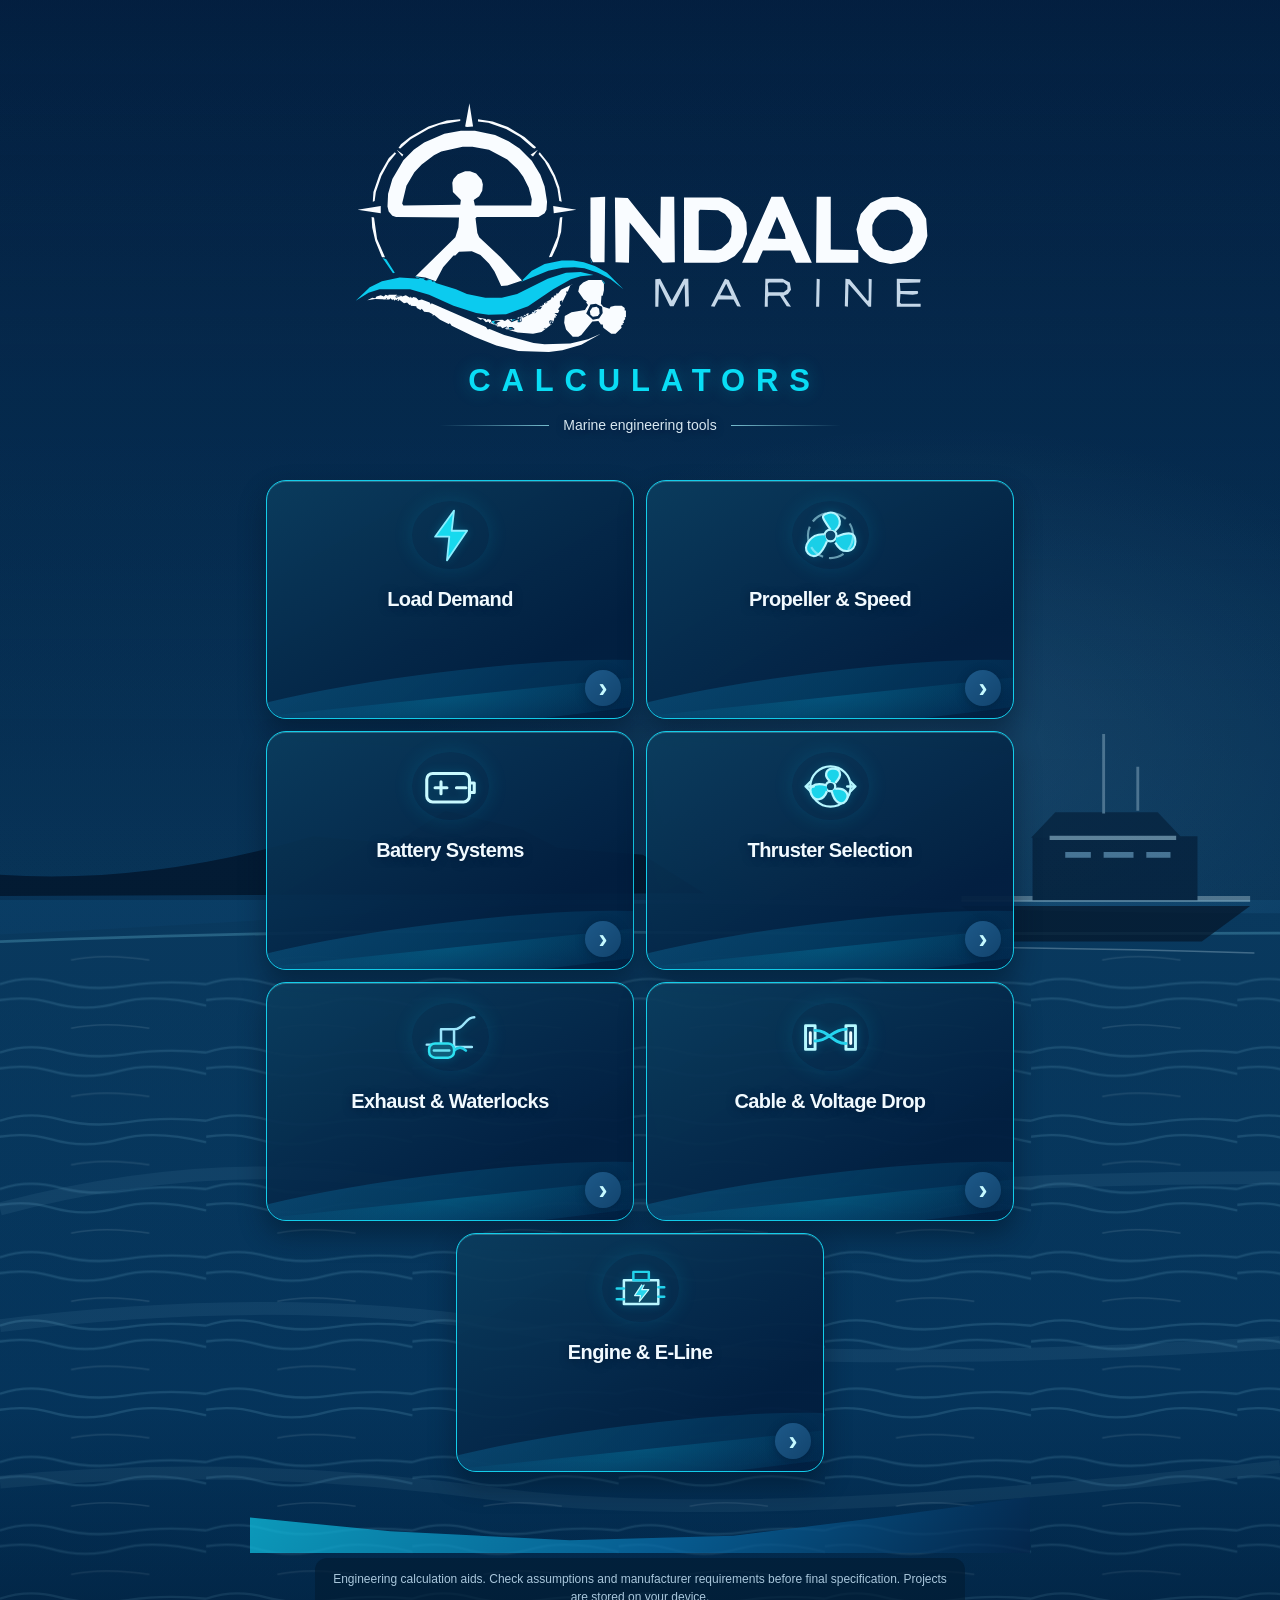
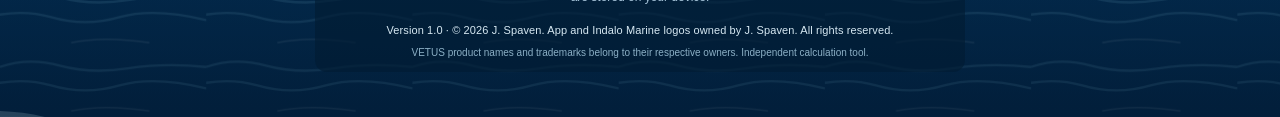
==== index.html @ d29d9c57 "V1 main menu polish: crisp colour vector, balanced final tile and version ownership footer" ====
<!doctype html>
<html lang="en">
<head>
<meta charset="utf-8">
<meta name="viewport" content="width=device-width,initial-scale=1,viewport-fit=cover">
<meta name="theme-color" content="#071c2b">
<meta name="apple-mobile-web-app-capable" content="yes">
<meta name="apple-mobile-web-app-status-bar-style" content="black-translucent">
<meta name="apple-mobile-web-app-title" content="Indalo Marine">
<meta name="description" content="Indalo Marine Calculators: marine electrical loads, propeller and vessel speed, batteries and VETUS thruster selection.">
<link rel="manifest" href="./manifest.webmanifest">
<link rel="icon" type="image/png" href="./assets/indalo-app-icon.png">
<link rel="apple-touch-icon" href="./assets/indalo-app-icon.png">
<title>Indalo Marine Calculators | Marine Engineering Tools</title>
<style>
:root{--deep:#051829;--navy:#072d4e;--blue:#06436a;--cyan:#1bd4ea;--white:#f0faff;--muted:#a9c7dc;--edge:#16bbd8}
*{box-sizing:border-box}
html{min-height:100%;background:var(--deep)}
body{margin:0;min-height:100vh;overflow-x:hidden;background:radial-gradient(ellipse at 12% 16%,#0d436b 0%,transparent 40%),radial-gradient(ellipse at 91% 42%,#09446b 0%,transparent 38%),linear-gradient(180deg,#04172c 1%,#082d4b 55%,#03233b 100%);font:16px/1.4 -apple-system,BlinkMacSystemFont,"Segoe UI",sans-serif;color:var(--white)}
body:before{content:"";position:fixed;inset:0;pointer-events:none;opacity:.13;background:repeating-linear-gradient(0deg,transparent 0px,transparent 3px,#9beaff 4px,transparent 6px);mask-image:linear-gradient(transparent 25%,#000 100%)}
main{position:relative;max-width:960px;margin:auto;padding:calc(env(safe-area-inset-top) + 24px) 16px calc(env(safe-area-inset-bottom) + 45px)}
.brand{display:flex;flex-direction:column;align-items:center;text-align:center;margin:3px auto 28px}
.brandFull{width:min(590px,100%);height:auto;display:block;filter:grayscale(1) invert(1) brightness(1.5);mix-blend-mode:screen}
.brand h1{font-size:clamp(20px,3.7vw,31px);font-weight:800;letter-spacing:.29em;line-height:1.25;margin:0 0 12px 0;padding-left:.29em;color:var(--cyan)}
.brandLine{display:flex;align-items:center;gap:14px;color:#c3d7e6;font-size:13px;white-space:nowrap}
.brandLine:before,.brandLine:after{content:"";height:1px;width:clamp(18px,10vw,110px);background:linear-gradient(90deg,transparent,#77bdce)}
.brandLine:after{background:linear-gradient(90deg,#77bdce,transparent)}
.brandHint{max-width:560px;color:var(--muted);font-size:13px;line-height:1.55;margin:12px 0 0}
.grid{display:grid;grid-template-columns:repeat(2,minmax(0,1fr));gap:12px;margin:25px auto 0}
.tile{position:relative;display:flex;flex-direction:column;align-items:flex-start;min-width:0;min-height:211px;overflow:hidden;background:linear-gradient(145deg,#0d3c5f 0%,#06253f 78%);border:1px solid #28bed7;border-radius:19px;text-decoration:none;color:#f1faff;padding:19px 15px 15px;box-shadow:inset 0 1px 0 #5edfff35,0 16px 28px #0010224a;transition:border-color .2s,transform .2s}
.tile:after{content:"";position:absolute;left:-20%;bottom:-34px;width:145%;height:75px;opacity:.42;background:radial-gradient(ellipse at 46% 6%,#147cae 0%,#074b78 57%,transparent 62%);transform:rotate(-6deg)}
.tile:hover{border-color:#87f6ff;transform:translateY(-2px)}
.tile:focus-visible{outline:3px solid #fff;outline-offset:3px}
.tileIcon{height:67px;width:67px;display:grid;place-items:center;border-radius:50%;border:1px solid #24b8dc75;background:#062e4e;box-shadow:0 0 20px #24ddfb15;color:var(--cyan)}
.tileIcon svg{width:44px;height:44px}
.tile h2{font-size:clamp(14px,2.7vw,21px);letter-spacing:-.03em;line-height:1.18;margin:14px 0 10px;max-width:95%}
.tileMeta{font-size:11px;color:#a9d1e1;max-width:84%;margin:0 0 4px}
.tileFoot{display:flex;justify-content:flex-end;width:100%;margin-top:auto;position:relative;z-index:1}
.go{width:37px;height:37px;display:grid;place-items:center;color:#c6f9ff;background:#15527b;border-radius:50%;font-size:24px;font-weight:700}
.next{border:1px solid #2f6180;background:#0b314caa;border-radius:16px;padding:18px;margin:26px auto 0}
.next h3{font-size:16px;margin:0 0 6px}.next p,.disclaimer{font-size:12px;color:var(--muted);line-height:1.5;margin:0}
.future{display:flex;flex-wrap:wrap;gap:7px;margin-top:12px}
.future span{font-size:11px;border-radius:9px;background:#11405c;border:1px solid #315c72;padding:6px 9px;color:#c1d9e7}
.footerWave{height:30px;margin:24px -16px 10px;border-radius:50% 50% 0 0 / 100% 100% 0 0;background:linear-gradient(110deg,#1680bc,#2ec4df 46%,#0b528d 79%,#071b3c);opacity:.45}
.disclaimer{text-align:center;max-width:650px;margin:0 auto}
@media(min-width:760px){.grid{gap:18px}.tile{min-height:240px;padding:21px}.tileIcon{width:75px;height:75px}.tile h2{font-size:21px}.tileMeta{font-size:12px}}
@media(max-width:360px){main{padding-left:10px;padding-right:10px}.grid{gap:9px}.tile{padding:14px 10px;min-height:203px}.tileIcon{width:55px;height:55px}.tileIcon svg{width:38px;height:38px}.brand h1{letter-spacing:.19em;padding-left:.19em}}
@media(prefers-reduced-motion:reduce){.tile{transition:none}}

/* Indalo Marine / photographic-nautical inspired home theme */
body{
  background-color:#03172e;
  background-image:linear-gradient(180deg,rgba(2,20,43,.24) 0%,rgba(3,30,58,.18) 45%,rgba(1,17,36,.08) 82%,rgba(1,14,32,.5) 100%),url("./assets/indalo-ocean-scene.svg");
  background-repeat:no-repeat,no-repeat;
  background-position:center,center top;
  background-size:cover,cover;
}
body::before{position:fixed;inset:0;pointer-events:none;content:"";z-index:0;opacity:1;mask-image:none;background:linear-gradient(180deg,rgba(0,18,43,.04),rgba(0,24,54,.15) 42%,rgba(0,14,34,.20) 100%)}
main{z-index:1;max-width:780px}
.brand{padding-top:clamp(45px,8vh,106px);margin-bottom:29px}
.brandFull{width:min(580px,100%);max-height:258px;object-fit:contain;filter:grayscale(1) invert(1) brightness(1.6) drop-shadow(0 5px 20px #071e42);mix-blend-mode:screen}
.brand h1{font-size:clamp(20px,4.5vw,31px);letter-spacing:.35em;color:#09ddf5;margin:5px 0 15px;text-shadow:0 0 17px #00cce94f}
.brandLine{font-size:14px;color:#d7e7f0;text-shadow:0 1px 7px #041f40}
.brandHint{display:none}
.grid{margin:clamp(27px,5vh,54px) auto 0;gap:12px}
.tile{justify-content:flex-start;align-items:center;text-align:center;min-height:clamp(169px,23vw,239px);padding:20px 12px 15px;background:linear-gradient(150deg,rgba(11,61,94,.92),rgba(2,30,63,.94) 76%);border:1px solid #13cdea;border-radius:20px;box-shadow:inset 0 1px 0 #8ff6ff44,0 13px 27px #0012237a}
.tile:before{content:"";position:absolute;inset:auto -15% -12px -18%;height:58px;border-radius:50% 50% 0 0;transform:rotate(-7deg);background:linear-gradient(150deg,#18abeb38,#05568170 48%,#013d6c28);z-index:0}
.tile:after{height:56px;bottom:-34px;opacity:.55;background:radial-gradient(ellipse at 50% 0%,#08bde85e 0%,#04699e1c 50%,transparent 68%)}
.tileIcon{position:relative;z-index:1;border:none;background:transparent;box-shadow:0 0 20px #0fc8ee22;height:68px;width:77px;margin:0 auto 7px;color:#2bddf4}
.tileIcon svg{height:57px;width:57px;filter:drop-shadow(0 0 5px #00d8f93a)}
.tile h2{position:relative;z-index:1;max-width:100%;font-size:clamp(13px,2.75vw,20px);line-height:1.18;margin:12px 0 0;text-shadow:0 1px 8px #001b3a}
.tileMeta{display:none}
.tileFoot{position:absolute;bottom:12px;right:12px;z-index:2;display:block;width:auto}
.go{height:36px;width:36px;font-size:27px;background:linear-gradient(135deg,#1d5989,#12446e);box-shadow:0 2px 10px #00172f70}
.next{margin-top:30px;background:rgba(5,36,64,.84);backdrop-filter:blur(9px);border-color:#267899}
.footerWave{position:relative;height:65px;margin:20px -16px 5px;opacity:.72;background:linear-gradient(130deg,#10c9e7,#096fab 55%,#05254b);clip-path:polygon(0 45%,18% 66%,41% 80%,62% 73%,80% 46%,100% 13%,100% 100%,0 100%);border-radius:0}
.disclaimer{background:rgba(3,28,52,.65);border-radius:12px;padding:12px}
@media(max-width:500px){
main{padding-left:13px;padding-right:13px}
.brand{padding-top:clamp(47px,7vh,79px);margin-bottom:12px}
.brandFull{width:min(100%,430px)}
.brand h1{margin:-3px 0 14px;font-size:20px;letter-spacing:.24em;padding-left:.24em}
.brandLine{font-size:13px;gap:9px}
.brandLine:before,.brandLine:after{width:clamp(13px,7vw,38px)}
.grid{gap:11px;margin-top:30px}
.tile{min-height:clamp(164px,42vw,215px);padding:18px 7px 12px}
.tileIcon{width:62px;height:63px}
.tileIcon svg{width:51px;height:51px}
.tile h2{margin-top:8px;font-size:clamp(13px,3.5vw,18px);padding:0 4px}
.tileFoot{bottom:10px;right:9px}
.go{height:34px;width:34px;font-size:25px}
.next{margin-top:26px}
}
@media(prefers-reduced-transparency:reduce){.next{backdrop-filter:none}}

/* True transparent full-colour Indalo logo — do not invert or desaturate */
.brandFull {
  display:block;
  width:min(590px,100%);
  height:auto;
  max-height:258px;
  object-fit:contain;
  filter:none !important;
  mix-blend-mode:normal !important;
  background:transparent;
}
.ownership{font-size:11px;letter-spacing:.01em;color:#d6e8f2;margin:16px auto 0;max-width:660px}
.thirdParty{font-size:10px;color:#8cb0c6;margin:6px auto 0;max-width:650px}
.footerWave{margin-top:16px}

/* Version 1 launch polish: crisp transparent vector branding & centred odd tile */
.brandFull{
  image-rendering:auto;
  filter:none !important;
  mix-blend-mode:normal !important;
  background:transparent !important;
  object-fit:contain;
  transform:translateZ(0);
}
.tile:last-child:nth-child(odd){grid-column:1/-1;width:calc(50% - 6px);justify-self:center}
@media(max-width:390px){.tile:last-child:nth-child(odd){width:calc(50% - 5px)}}
</style>
</head>
<body>
<main>
<header class="brand">
  <img class="brandFull" src="./assets/indalo-marine-logo-colour.svg" alt="Indalo Marine logo with cyan waves" width="950" height="422">
  <h1>CALCULATORS</h1>
  <div class="brandLine">Marine engineering tools</div>
  <p class="brandHint">Indalo Marine Calculators — engineering tools for electrical design, propulsion and marine systems.</p>
</header>
<section class="grid" aria-label="Choose a calculator">
<a class="tile" href="./load.html" aria-label="Open electrical Load Demand calculator">
  <div class="tileIcon" aria-hidden="true"><svg viewBox="0 0 48 48" fill="none" stroke="currentColor" stroke-linejoin="round"><path d="M27 3L11 25h12l-2 20 17-25H25l2-17Z" fill="#17d9ee" stroke="#8beeff" stroke-width="1.5"/></svg></div>
  <h2>Load Demand</h2>
  <p class="tileMeta" id="loadSaved">AC / DC • Generator • Battery</p>
  <div class="tileFoot"><span class="go">›</span></div>
</a>
<a class="tile" href="./propeller.html" aria-label="Open Propeller and Speed calculator">
  <div class="tileIcon" aria-hidden="true"><svg viewBox="0 0 48 48" fill="none" stroke="#b6f5ff" stroke-width="1.8"><circle cx="24" cy="24" r="5" fill="#0c466b"/><path d="M24 19C17 9 15 7 22 5c8-2 14 8 6 15 M29 25c12-5 16-3 16 4 0 9-11 12-17 1 M21 29C17 39 11 45 5 39c-5-5 2-17 14-16" fill="#19cfe7"/><circle cx="24" cy="24" r="19" stroke-dasharray="13 5" opacity=".55"/></svg></div>
  <h2>Propeller &amp; Speed</h2>
  <p class="tileMeta" id="propSaved">Propeller sizing • Vessel speed</p>
  <div class="tileFoot"><span class="go">›</span></div>
</a>
<a class="tile" href="./battery.html" aria-label="Open Battery Systems calculator">
  <div class="tileIcon" aria-hidden="true"><svg viewBox="0 0 48 48" fill="none" stroke="#c9faff" stroke-width="2.6" stroke-linecap="round" stroke-linejoin="round"><rect x="4" y="13" width="36" height="24" rx="5"/><path d="M40 21h4v8h-4M16 20v10M11 25h10M29 25h8"/></svg></div>
  <h2>Battery Systems</h2>
  <p class="tileMeta" id="batterySaved">12 / 24 / 48 V • Charger selection</p>
  <div class="tileFoot"><span class="go">›</span></div>
</a>
<a class="tile" href="./thruster.html" aria-label="Open VETUS Thruster Selection calculator">
  <div class="tileIcon" aria-hidden="true"><svg viewBox="0 0 48 48" fill="none" stroke="#b6f7ff" stroke-width="1.9" stroke-linejoin="round"><circle cx="24" cy="24" r="17"/><circle cx="24" cy="24" r="4"/><path d="M24 20C18 15 20 10 25 9c7-1 10 5 3 12M28 26c8-1 13 4 9 10-4 5-10 1-12-8M21 28c-3 8-10 9-13 3-3-6 1-11 13-8" fill="#1bd4ea"/><path d="M3 24h7M38 24h7M3 24l4-4M3 24l4 4M45 24l-4-4M45 24l-4 4" stroke-linecap="round"/></svg></div>
  <h2>Thruster Selection</h2>
  <p class="tileMeta" id="thrusterSaved">VETUS bow / stern model matching</p>
  <div class="tileFoot"><span class="go">›</span></div>
</a>
<a class="tile" href="./exhaust.html" aria-label="Open Exhaust Backflow and VETUS Waterlock Selection calculator">
  <div class="tileIcon" aria-hidden="true"><svg viewBox="0 0 48 48" fill="none" stroke="#a7f5ff" stroke-width="2.1" stroke-linecap="round" stroke-linejoin="round">
  <path d="M4 30h12V17h11c9 0 9-10 17-10M27 17v15h15" stroke="#9be6fc"/>
  <path d="M7 35q5-5 10 0t10 0t10 0" stroke="#20cfe7"/>
  <rect x="6" y="29" width="21" height="12" rx="5" fill="#0e5e7b" stroke="#2ee1f1"/>
  <path d="M10 35h13" stroke="#68e0f1"/>
  </svg></div>
  <h2>Exhaust &amp; Waterlocks</h2>
  <p class="tileMeta" id="exhaustSaved">Water backflow • VETUS waterlock sizing</p>
  <div class="tileFoot"><span class="go">›</span></div>
</a>
<a class="tile" href="./cable.html" aria-label="Open Marine Cable Sizing and Voltage Drop Calculator">
 <div class="tileIcon" aria-hidden="true"><svg viewBox="0 0 48 48" fill="none" stroke="#b6f9ff" stroke-width="2.5" stroke-linecap="round" stroke-linejoin="round">
 <path d="M3 14h8v20H3zM37 14h8v20h-8z" fill="#0b4264"/>
 <path d="M11 18c12 0 14 11 26 11M11 27c12 0 14-10 26-10" stroke="#25d4ee"/>
 <path d="M7 20v9M41 20v9" stroke="#f2feff"/>
 </svg></div>
 <h2>Cable &amp; Voltage Drop</h2>
 <p class="tileMeta" id="cableSaved">DC / AC • Cable sizing • Fuse advice</p>
 <div class="tileFoot"><span class="go">›</span></div>
</a>
<a class="tile" href="./engine.html" aria-label="Open VETUS Diesel Engine and E-Line Electric Propulsion Selection">
  <div class="tileIcon" aria-hidden="true"><svg viewBox="0 0 48 48" fill="none" stroke="#baf7ff" stroke-width="2.1" stroke-linecap="round" stroke-linejoin="round">
    <path d="M10 17h29v20H10z" fill="#0d4a67"/><path d="M18 10h13v7H18zM4 24h6M4 33h6M39 23h5M39 31h5" stroke="#23d3ec"/>
    <path d="M25 21l-6 9h5l-1 5 8-10h-6l2-4" fill="#27d6ed" stroke="#c6fbff" stroke-width="1"/>
  </svg></div>
  <h2>Engine &amp; E-Line</h2>
  <p class="tileMeta" id="engineSaved">VETUS Diesel • Electric • Sizing</p>
  <div class="tileFoot"><span class="go">›</span></div>
</a>
</section>
<div class="footerWave" aria-hidden="true"></div>
<footer class="disclaimer"><div>Engineering calculation aids. Check assumptions and manufacturer requirements before final specification. Projects are stored on your device.</div><div class="ownership">Version 1.0 · © 2026 J. Spaven. App and Indalo Marine logos owned by J. Spaven. All rights reserved.</div><div class="thirdParty">VETUS product names and trademarks belong to their respective owners. Independent calculation tool.</div></footer>
</main>
<script>
(function(){
try{
 const p=JSON.parse(localStorage.getItem("marine-calculators.saved-projects.v1"))||[];
 if(Array.isArray(p)){
   const counts={load:"loadSaved",propeller:"propSaved",battery:"batterySaved",thruster:"thrusterSaved",exhaust:"exhaustSaved",cable:"cableSaved",engine:"engineSaved"};
   Object.keys(counts).forEach(k=>{const n=p.filter(x=>x.kind===k).length;if(n)document.getElementById(counts[k]).textContent=n+" saved "+(n===1?"project":"projects")});
 }
}catch(e){}
if("serviceWorker" in navigator&&location.protocol.startsWith("http"))navigator.serviceWorker.register("./sw.js").catch(()=>{});
})();
</script>
</body>
</html>
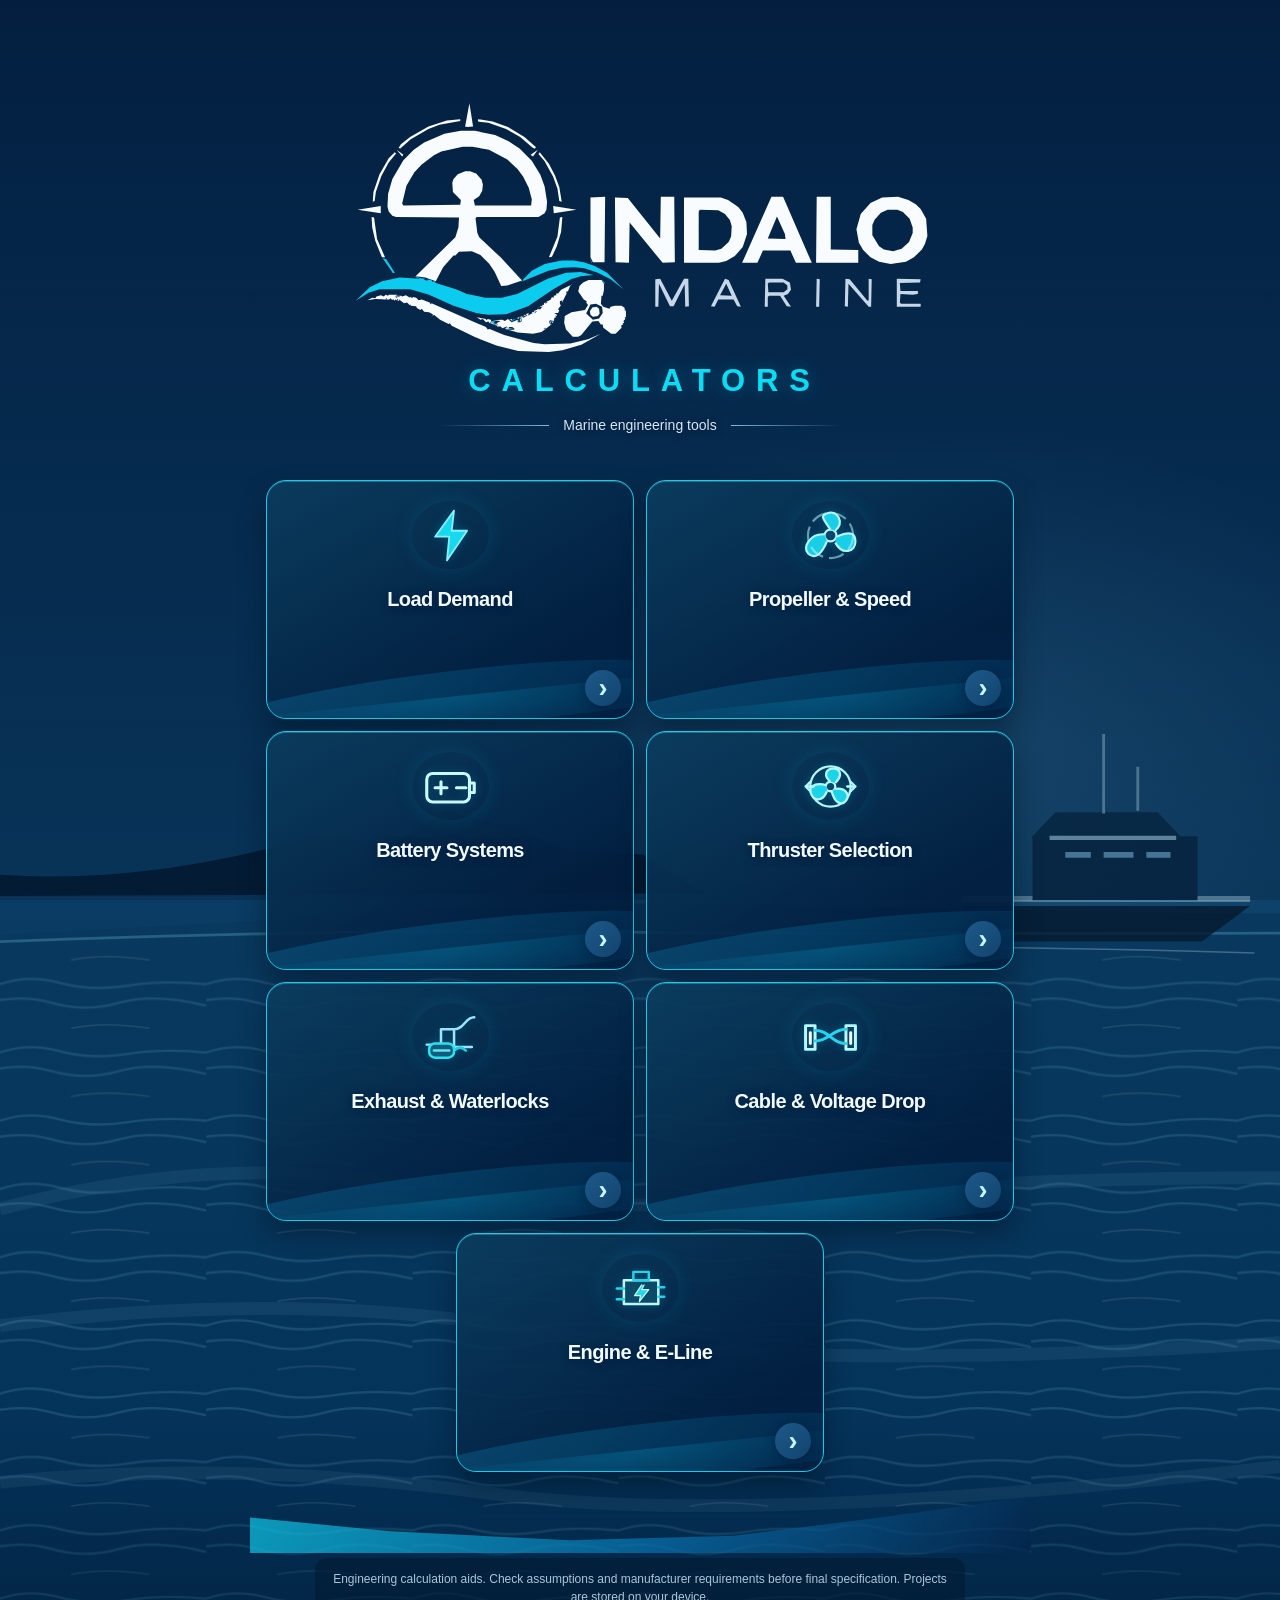
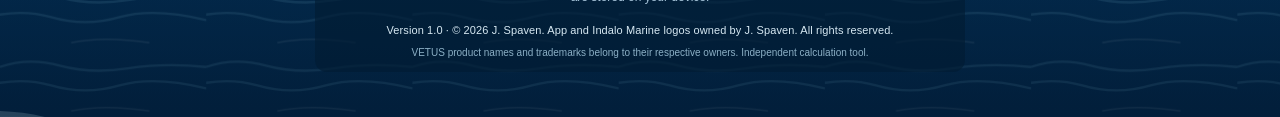
==== commit 7dd813ed: "V1 remove unnecessary logo GPU transform to avoid Safari softness" ====
--- a/index.html
+++ b/index.html
@@ -115,7 +115,6 @@
   mix-blend-mode:normal !important;
   background:transparent !important;
   object-fit:contain;
-  transform:translateZ(0);
 }
 .tile:last-child:nth-child(odd){grid-column:1/-1;width:calc(50% - 6px);justify-self:center}
 @media(max-width:390px){.tile:last-child:nth-child(odd){width:calc(50% - 5px)}}
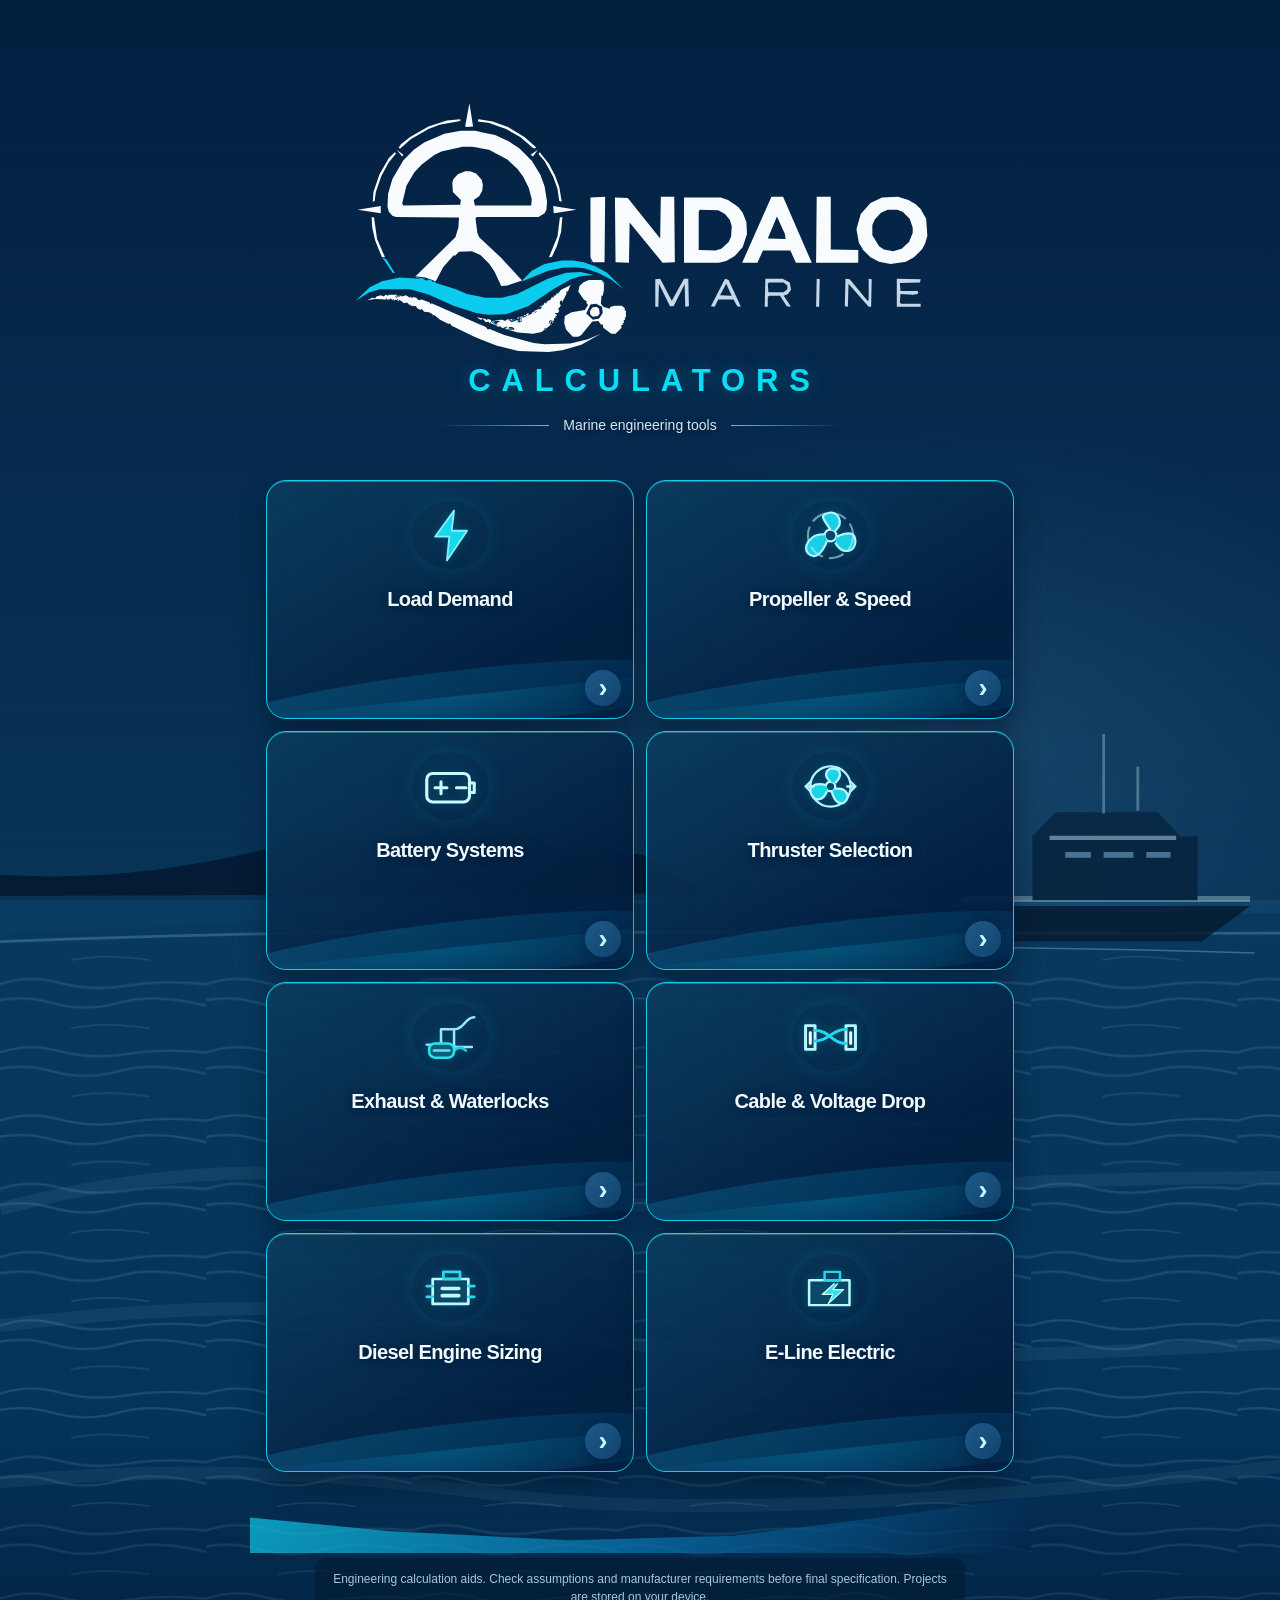
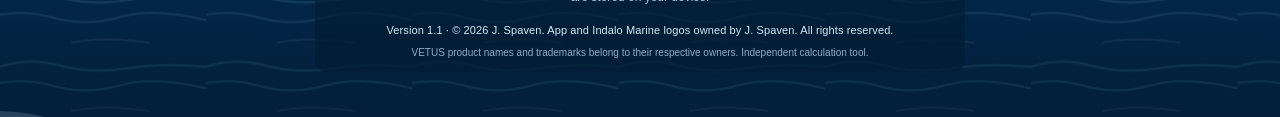
==== commit edfa1fbc: "Split combined Engine & E-Line home tile into dedicated diesel and E-Line calculators" ====
--- a/index.html
+++ b/index.html
@@ -174,25 +174,32 @@
  <p class="tileMeta" id="cableSaved">DC / AC • Cable sizing • Fuse advice</p>
  <div class="tileFoot"><span class="go">›</span></div>
 </a>
-<a class="tile" href="./engine.html" aria-label="Open VETUS Diesel Engine and E-Line Electric Propulsion Selection">
-  <div class="tileIcon" aria-hidden="true"><svg viewBox="0 0 48 48" fill="none" stroke="#baf7ff" stroke-width="2.1" stroke-linecap="round" stroke-linejoin="round">
-    <path d="M10 17h29v20H10z" fill="#0d4a67"/><path d="M18 10h13v7H18zM4 24h6M4 33h6M39 23h5M39 31h5" stroke="#23d3ec"/>
-    <path d="M25 21l-6 9h5l-1 5 8-10h-6l2-4" fill="#27d6ed" stroke="#c6fbff" stroke-width="1"/>
-  </svg></div>
-  <h2>Engine &amp; E-Line</h2>
-  <p class="tileMeta" id="engineSaved">VETUS Diesel • Electric • Sizing</p>
-  <div class="tileFoot"><span class="go">›</span></div>
+<a class="tile" href="./diesel.html" aria-label="Open diesel engine hull-speed and power calculator">
+ <div class="tileIcon" aria-hidden="true"><svg viewBox="0 0 48 48" fill="none" stroke="#b7faff" stroke-linecap="round" stroke-linejoin="round" stroke-width="2.3">
+  <path d="M9 16h30v21H9Z" fill="#0e4868"/><path d="M18 10h14v6H18ZM4 22h5M4 31h5M39 22h5M39 31h5" stroke="#2bd9ef"/><path d="M17 24h14m-14 6h14" stroke-width="3"/>
+ </svg></div>
+ <h2>Diesel Engine Sizing</h2>
+ <p class="tileMeta" id="dieselSaved">Hull speed • Required power • Gearbox</p>
+ <div class="tileFoot"><span class="go">›</span></div>
+</a>
+<a class="tile" href="./eline.html" aria-label="Open VETUS E-Line electric propulsion and battery endurance calculator">
+ <div class="tileIcon" aria-hidden="true"><svg viewBox="0 0 48 48" fill="none" stroke="#b7faff" stroke-linecap="round" stroke-linejoin="round" stroke-width="2.1">
+  <path d="M6 17h34v21H6Z" fill="#0a4769"/><path d="M19 10h13v7H19Z" stroke="#20d8ec"/><path d="M27 20 17 29h9l-4 8 13-12h-9l4-5" fill="#2ee0f0" stroke="#d8ffff" stroke-width="1"/>
+ </svg></div>
+ <h2>E-Line Electric</h2>
+ <p class="tileMeta" id="elineSaved">Motor selection • Battery life</p>
+ <div class="tileFoot"><span class="go">›</span></div>
 </a>
 </section>
 <div class="footerWave" aria-hidden="true"></div>
-<footer class="disclaimer"><div>Engineering calculation aids. Check assumptions and manufacturer requirements before final specification. Projects are stored on your device.</div><div class="ownership">Version 1.0 · © 2026 J. Spaven. App and Indalo Marine logos owned by J. Spaven. All rights reserved.</div><div class="thirdParty">VETUS product names and trademarks belong to their respective owners. Independent calculation tool.</div></footer>
+<footer class="disclaimer"><div>Engineering calculation aids. Check assumptions and manufacturer requirements before final specification. Projects are stored on your device.</div><div class="ownership">Version 1.1 · © 2026 J. Spaven. App and Indalo Marine logos owned by J. Spaven. All rights reserved.</div><div class="thirdParty">VETUS product names and trademarks belong to their respective owners. Independent calculation tool.</div></footer>
 </main>
 <script>
 (function(){
 try{
  const p=JSON.parse(localStorage.getItem("marine-calculators.saved-projects.v1"))||[];
  if(Array.isArray(p)){
-   const counts={load:"loadSaved",propeller:"propSaved",battery:"batterySaved",thruster:"thrusterSaved",exhaust:"exhaustSaved",cable:"cableSaved",engine:"engineSaved"};
+   const counts={load:"loadSaved",propeller:"propSaved",battery:"batterySaved",thruster:"thrusterSaved",exhaust:"exhaustSaved",cable:"cableSaved",diesel:"dieselSaved",eline:"elineSaved"};
    Object.keys(counts).forEach(k=>{const n=p.filter(x=>x.kind===k).length;if(n)document.getElementById(counts[k]).textContent=n+" saved "+(n===1?"project":"projects")});
  }
 }catch(e){}
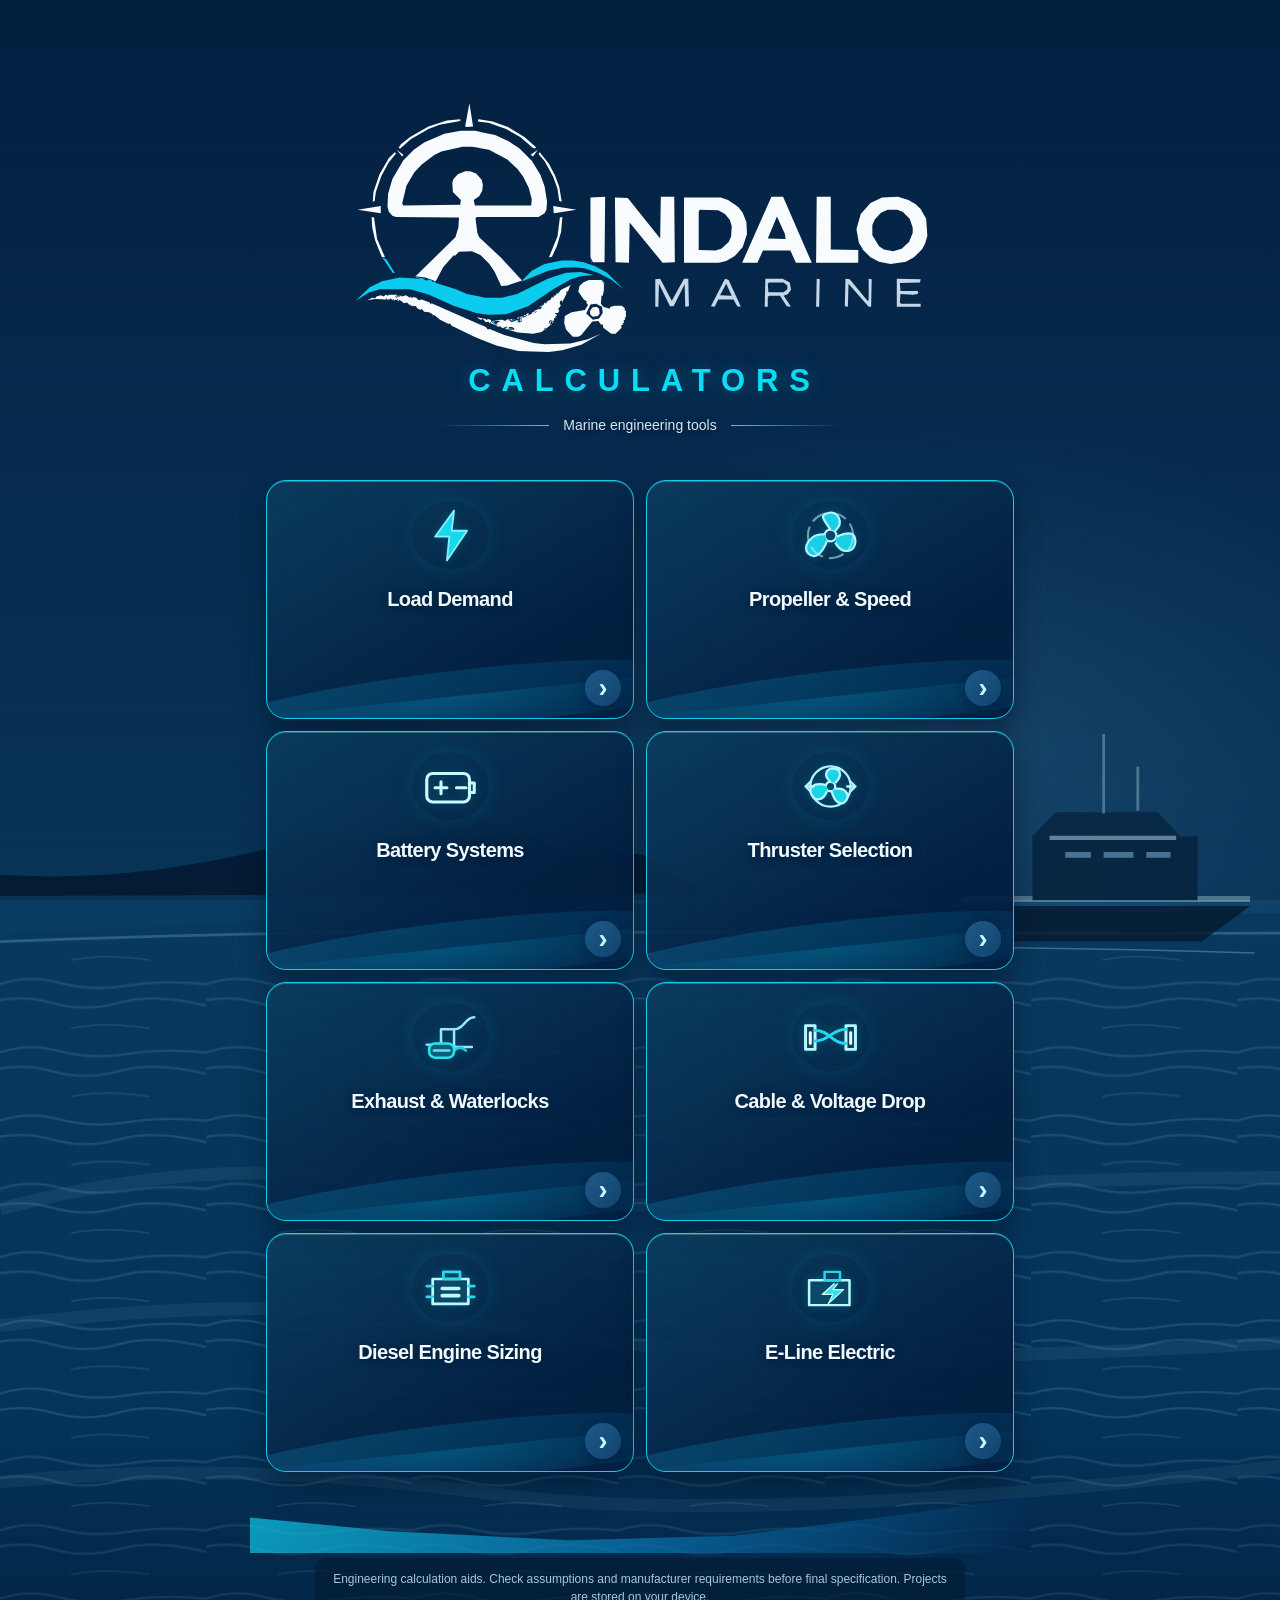
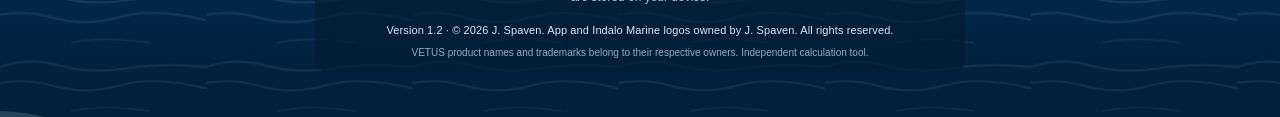
==== commit a8665c2d: "Bump Indalo main-menu version for propeller power curve enhancement" ====
--- a/index.html
+++ b/index.html
@@ -192,7 +192,7 @@
 </a>
 </section>
 <div class="footerWave" aria-hidden="true"></div>
-<footer class="disclaimer"><div>Engineering calculation aids. Check assumptions and manufacturer requirements before final specification. Projects are stored on your device.</div><div class="ownership">Version 1.1 · © 2026 J. Spaven. App and Indalo Marine logos owned by J. Spaven. All rights reserved.</div><div class="thirdParty">VETUS product names and trademarks belong to their respective owners. Independent calculation tool.</div></footer>
+<footer class="disclaimer"><div>Engineering calculation aids. Check assumptions and manufacturer requirements before final specification. Projects are stored on your device.</div><div class="ownership">Version 1.2 · © 2026 J. Spaven. App and Indalo Marine logos owned by J. Spaven. All rights reserved.</div><div class="thirdParty">VETUS product names and trademarks belong to their respective owners. Independent calculation tool.</div></footer>
 </main>
 <script>
 (function(){
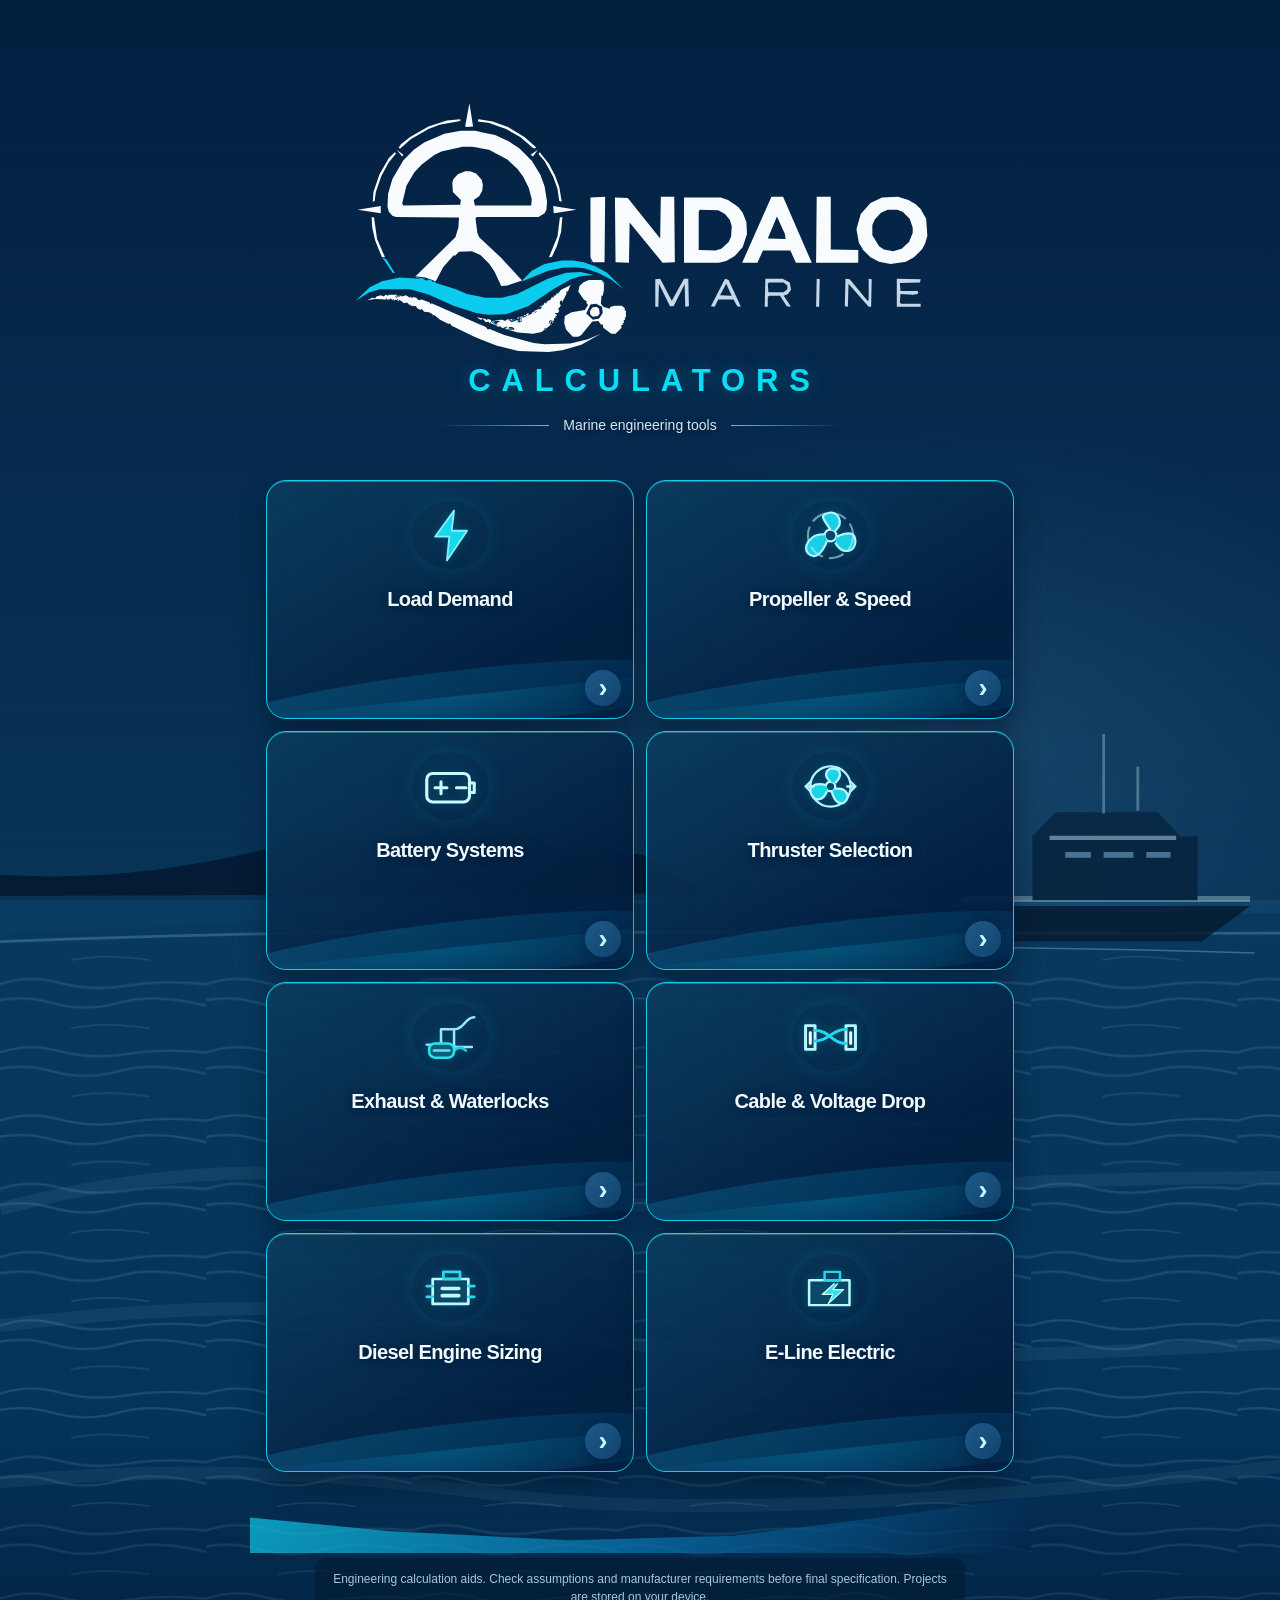
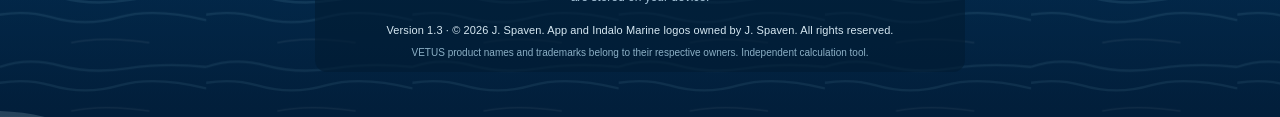
==== commit b74436f6: "Mark Indalo Marine Calculators V1.3 PDF graph enhancement on home screen" ====
--- a/index.html
+++ b/index.html
@@ -192,7 +192,7 @@
 </a>
 </section>
 <div class="footerWave" aria-hidden="true"></div>
-<footer class="disclaimer"><div>Engineering calculation aids. Check assumptions and manufacturer requirements before final specification. Projects are stored on your device.</div><div class="ownership">Version 1.2 · © 2026 J. Spaven. App and Indalo Marine logos owned by J. Spaven. All rights reserved.</div><div class="thirdParty">VETUS product names and trademarks belong to their respective owners. Independent calculation tool.</div></footer>
+<footer class="disclaimer"><div>Engineering calculation aids. Check assumptions and manufacturer requirements before final specification. Projects are stored on your device.</div><div class="ownership">Version 1.3 · © 2026 J. Spaven. App and Indalo Marine logos owned by J. Spaven. All rights reserved.</div><div class="thirdParty">VETUS product names and trademarks belong to their respective owners. Independent calculation tool.</div></footer>
 </main>
 <script>
 (function(){
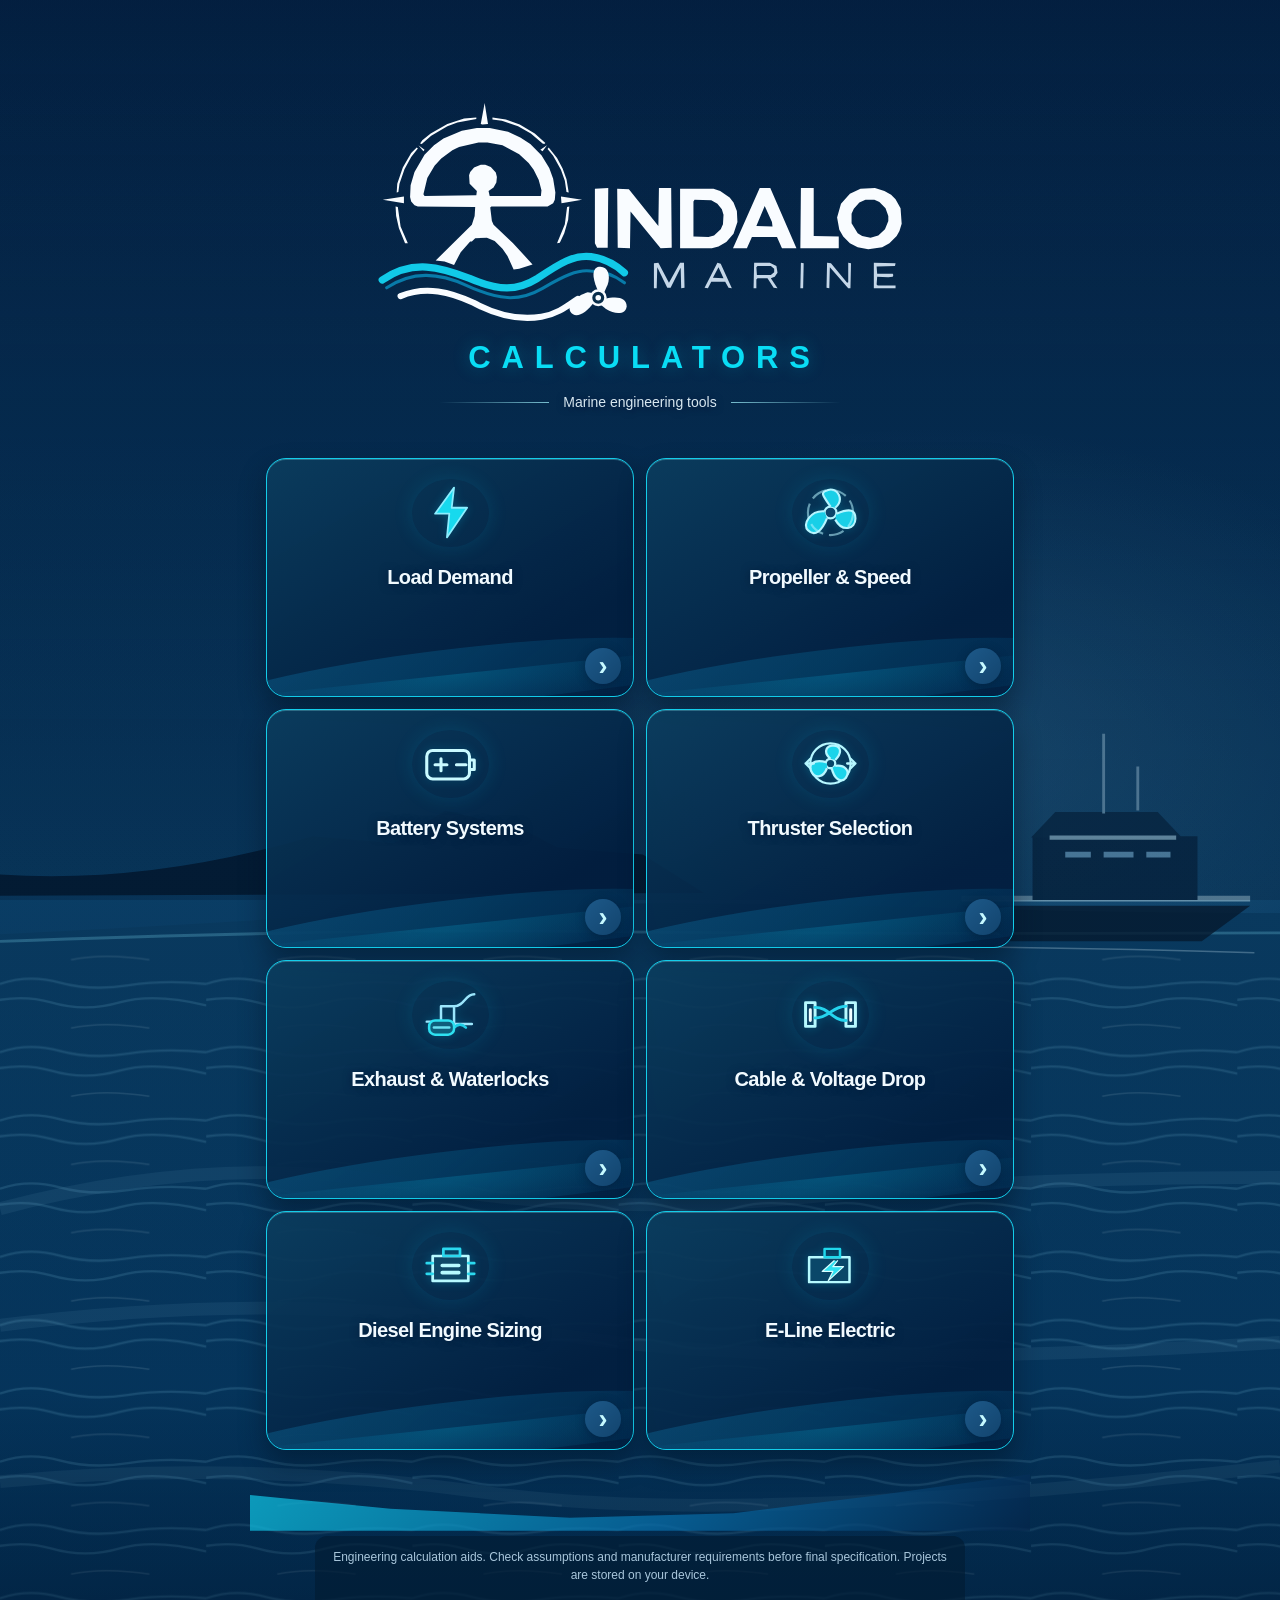
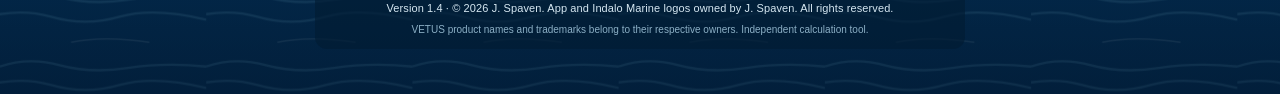
==== commit e92c384d: "Fit clean Indalo vector logo within iPhone screen and avoid cropping" ====
--- a/index.html
+++ b/index.html
@@ -118,12 +118,23 @@
 }
 .tile:last-child:nth-child(odd){grid-column:1/-1;width:calc(50% - 6px);justify-self:center}
 @media(max-width:390px){.tile:last-child:nth-child(odd){width:calc(50% - 5px)}}
+
+/* Home-screen brand: keep the complete vector logo inside narrow iPhone viewports. */
+.brand {width:100%;max-width:100%;min-width:0;overflow:visible}
+.brandFull {display:block;width:min(100%,530px)!important;max-width:100%!important;max-height:none!important;height:auto!important;object-fit:contain!important;margin:0 auto;filter:none!important;mix-blend-mode:normal!important}
+@media(max-width:500px){
+ .brand{padding-top:clamp(12px,3vh,28px)!important;margin-bottom:12px}
+ .brandFull{width:min(100%,365px)!important;max-width:calc(100vw - 28px)!important}
+ .brand h1{margin:1px 0 9px!important;font-size:clamp(17px,5vw,22px)!important;letter-spacing:.20em!important}
+ .brandLine{font-size:12px!important}
+ .grid{margin-top:22px!important}
+}
 </style>
 </head>
 <body>
 <main>
 <header class="brand">
-  <img class="brandFull" src="./assets/indalo-marine-logo-colour.svg" alt="Indalo Marine logo with cyan waves" width="950" height="422">
+  <img class="brandFull" src="./assets/indalo-marine-logo-clean.svg" alt="Indalo Marine compass, marine waves and propeller emblem" width="950" height="422" decoding="async">
   <h1>CALCULATORS</h1>
   <div class="brandLine">Marine engineering tools</div>
   <p class="brandHint">Indalo Marine Calculators — engineering tools for electrical design, propulsion and marine systems.</p>
@@ -192,7 +203,7 @@
 </a>
 </section>
 <div class="footerWave" aria-hidden="true"></div>
-<footer class="disclaimer"><div>Engineering calculation aids. Check assumptions and manufacturer requirements before final specification. Projects are stored on your device.</div><div class="ownership">Version 1.3 · © 2026 J. Spaven. App and Indalo Marine logos owned by J. Spaven. All rights reserved.</div><div class="thirdParty">VETUS product names and trademarks belong to their respective owners. Independent calculation tool.</div></footer>
+<footer class="disclaimer"><div>Engineering calculation aids. Check assumptions and manufacturer requirements before final specification. Projects are stored on your device.</div><div class="ownership">Version 1.4 · © 2026 J. Spaven. App and Indalo Marine logos owned by J. Spaven. All rights reserved.</div><div class="thirdParty">VETUS product names and trademarks belong to their respective owners. Independent calculation tool.</div></footer>
 </main>
 <script>
 (function(){
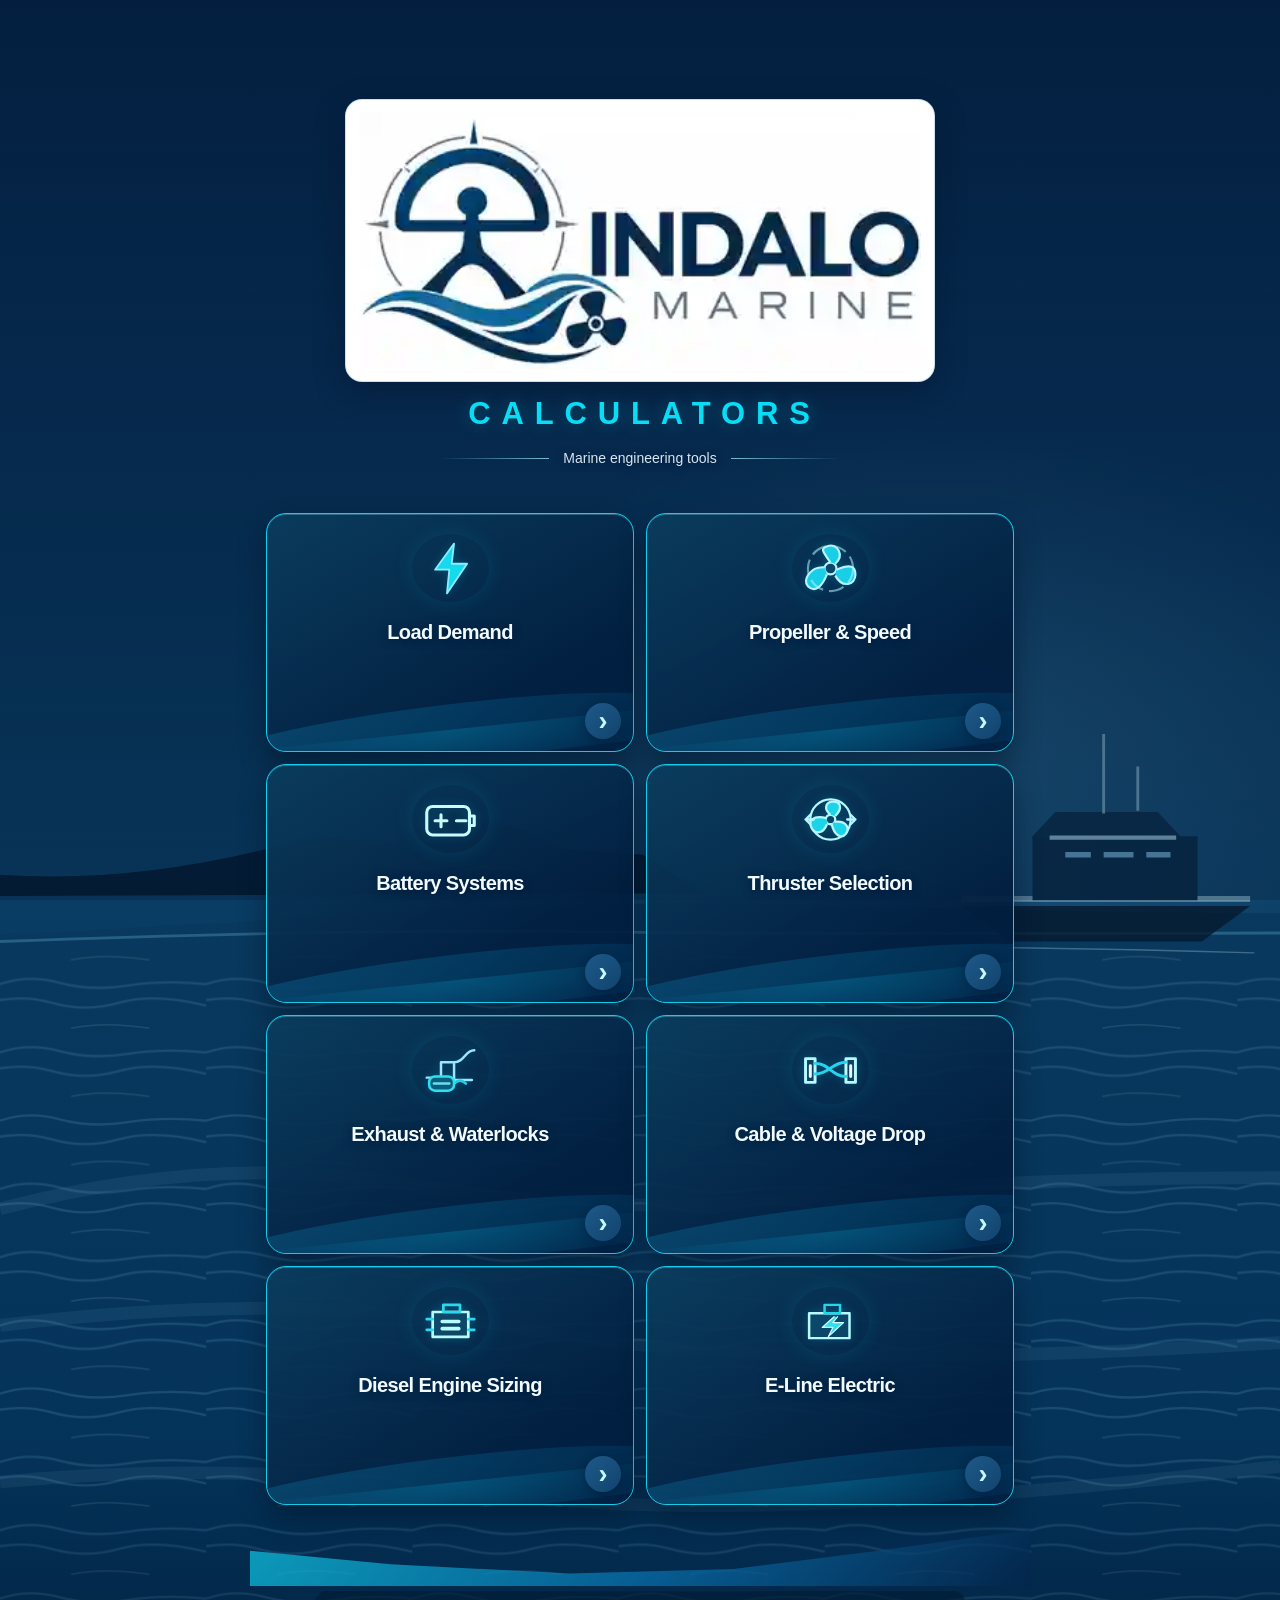
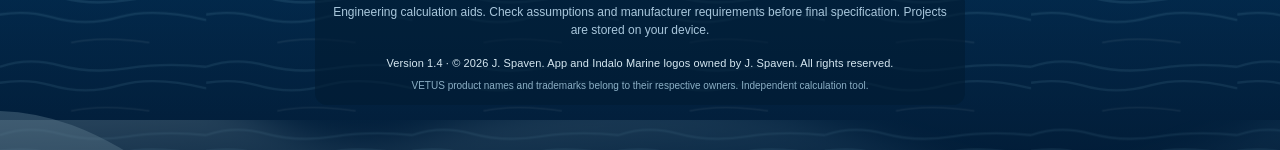
==== commit 2312fe36: "Use original Indalo Marine logo artwork on fitted white header panel" ====
--- a/index.html
+++ b/index.html
@@ -129,12 +129,43 @@
  .brandLine{font-size:12px!important}
  .grid{margin-top:22px!important}
 }
+
+/* Original user-supplied Indalo logo artwork — displayed unfiltered and uncropped. */
+.brandPlate{
+ width:min(100%,590px);
+ max-width:100%;
+ margin:0 auto 8px;
+ background:#fff;
+ border:1px solid rgba(194,224,237,.9);
+ border-radius:17px;
+ padding:12px 13px;
+ box-shadow:0 10px 30px rgba(0,14,32,.36);
+ overflow:hidden;
+}
+.brandPlate .brandFull{
+ display:block!important;
+ width:100%!important;
+ max-width:100%!important;
+ height:auto!important;
+ max-height:none!important;
+ margin:0!important;
+ padding:0!important;
+ object-fit:contain!important;
+ filter:none!important;
+ mix-blend-mode:normal!important;
+ background:#fff!important;
+ image-rendering:auto!important;
+}
+@media(max-width:500px){
+ .brandPlate{width:100%;padding:9px 8px;border-radius:12px}
+ .brand{padding-top:clamp(12px,3vh,28px)!important}
+}
 </style>
 </head>
 <body>
 <main>
 <header class="brand">
-  <img class="brandFull" src="./assets/indalo-marine-logo-clean.svg" alt="Indalo Marine compass, marine waves and propeller emblem" width="950" height="422" decoding="async">
+  <div class="brandPlate"><img class="brandFull" src="./assets/indalo-marine-logo.webp" alt="Indalo Marine original logo: compass, blue sea waves, propeller and wordmark" width="400" height="185" decoding="async"></div>
   <h1>CALCULATORS</h1>
   <div class="brandLine">Marine engineering tools</div>
   <p class="brandHint">Indalo Marine Calculators — engineering tools for electrical design, propulsion and marine systems.</p>
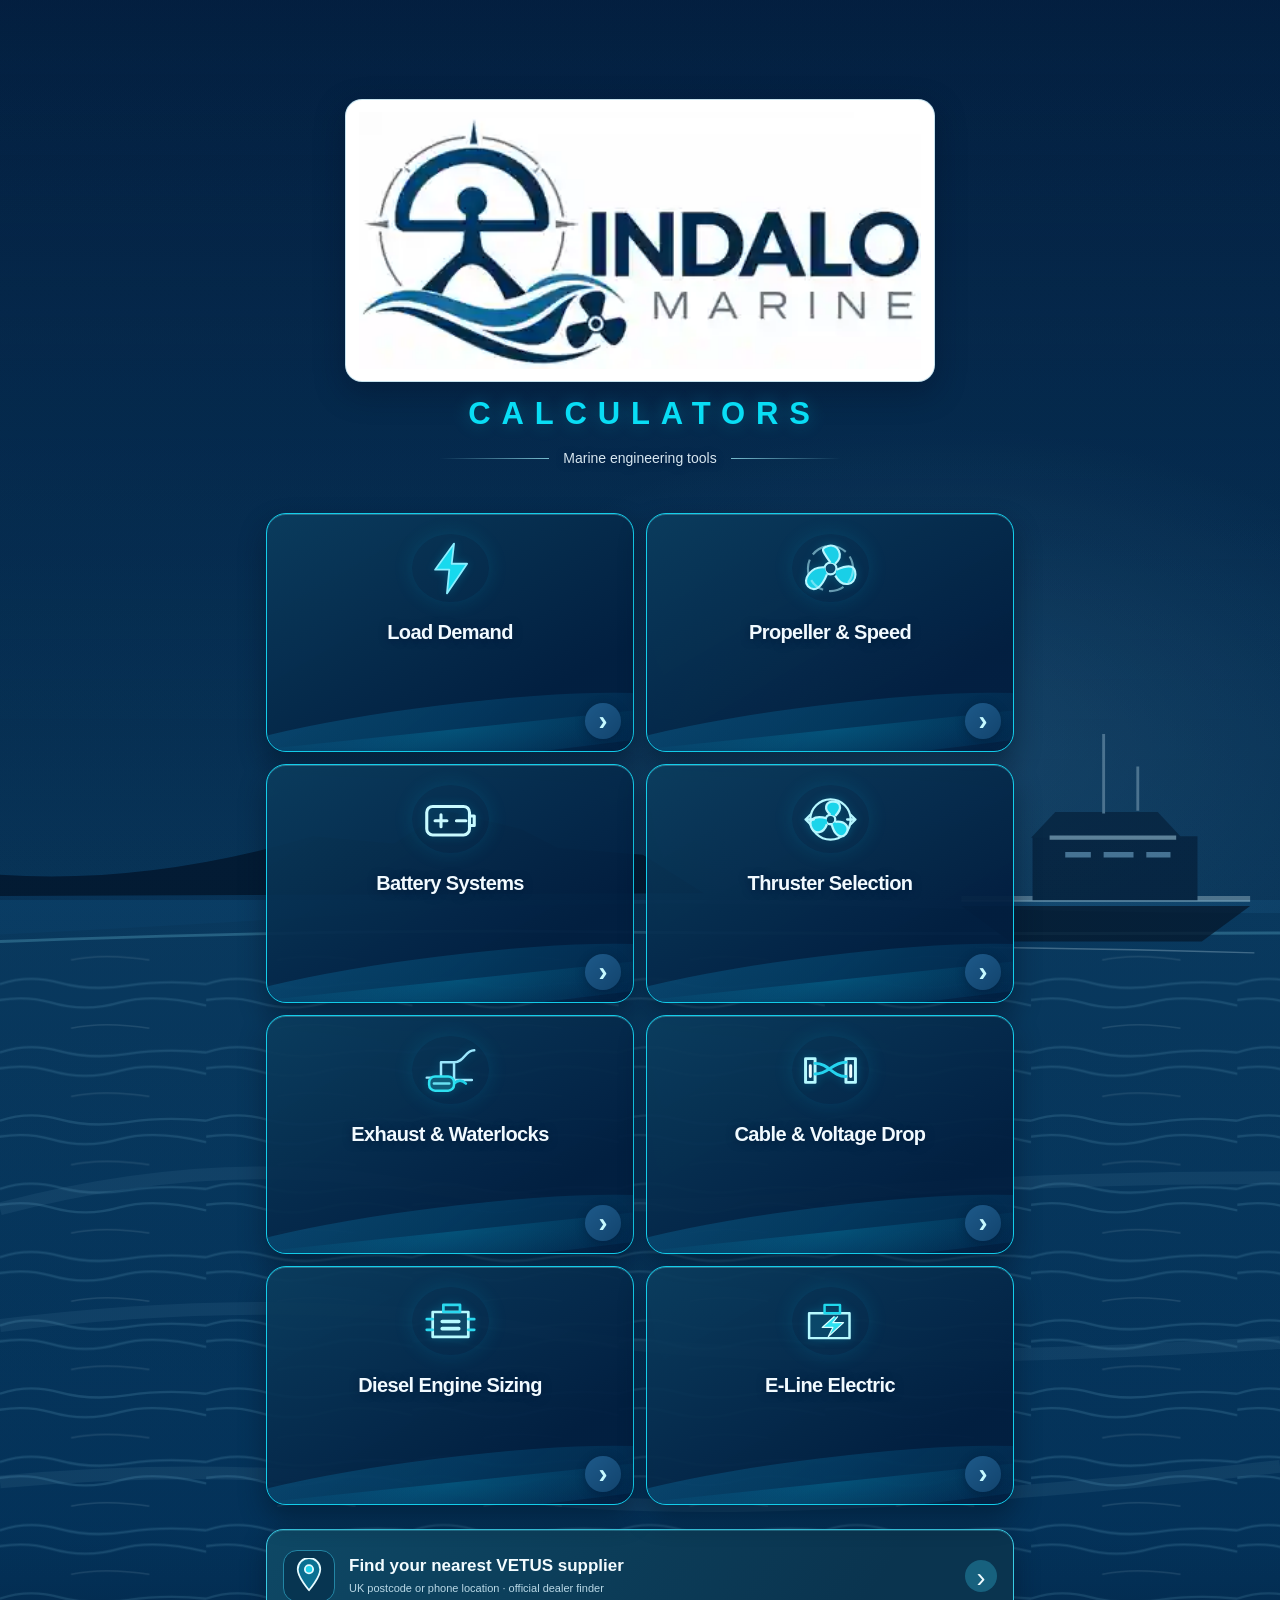
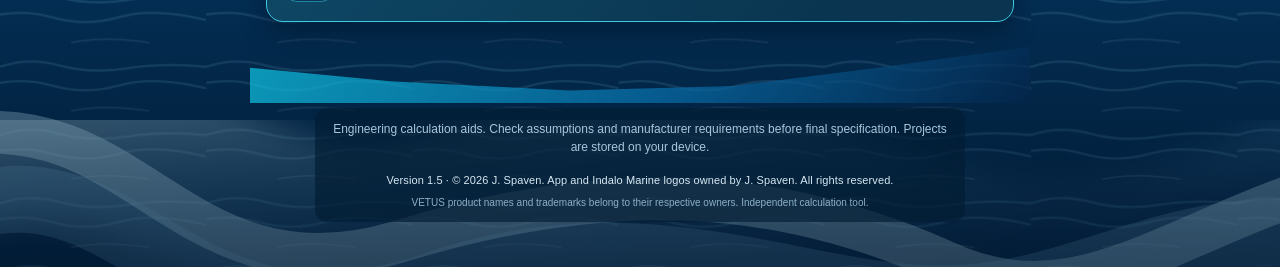
==== commit 6c708503: "Add bottom main-menu VETUS supplier locator button without changing calculator tiles" ====
--- a/index.html
+++ b/index.html
@@ -160,6 +160,18 @@
  .brandPlate{width:100%;padding:9px 8px;border-radius:12px}
  .brand{padding-top:clamp(12px,3vh,28px)!important}
 }
+
+/* Clear full-width external service tool, separate from the eight offline calculators */
+.dealerCTA{display:flex;align-items:center;gap:14px;min-height:93px;margin:24px auto 4px;padding:17px 16px;text-decoration:none;color:#f3fcff;background:linear-gradient(125deg,#0e4865,#0a344f 80%);border:1px solid #39cbe3;border-radius:17px;box-shadow:0 11px 25px #0015287d,inset 0 1px 0 #64eaff44;transition:border-color .2s}
+.dealerCTA:hover{border-color:#9df7ff}
+.dealerCTA:focus-visible{outline:3px solid #fff;outline-offset:3px}
+.dealerIcon{flex:0 0 52px;width:52px;height:52px;display:grid;place-items:center;border-radius:14px;background:#073551;border:1px solid #2386a5}
+.dealerIcon svg{width:36px;height:36px}
+.dealerText{display:flex;flex:1;min-width:0;flex-direction:column;gap:4px;text-align:left;line-height:1.28}
+.dealerText strong{font-size:clamp(14px,3.7vw,17px)}
+.dealerText small{font-size:11px;color:#bad9e7;line-height:1.4}
+.dealerArrow{flex:none;width:32px;height:32px;border-radius:50%;background:#17617e;display:grid;place-items:center;font-size:27px;color:#effcff}
+@media(max-width:365px){.dealerCTA{gap:9px;padding:13px 10px}.dealerIcon{flex-basis:43px;width:43px;height:43px}.dealerText strong{font-size:13px}.dealerText small{font-size:10px}}
 </style>
 </head>
 <body>
@@ -233,8 +245,18 @@
  <div class="tileFoot"><span class="go">›</span></div>
 </a>
 </section>
+<a href="./dealer.html" class="dealerCTA" aria-label="Find your nearest VETUS supplier using postcode or your phone location">
+  <span class="dealerIcon" aria-hidden="true">
+    <svg viewBox="0 0 48 48" fill="none" stroke="#e6fbff" stroke-width="2.4" stroke-linecap="round" stroke-linejoin="round">
+      <path d="M24 43s15-17 15-28a15 15 0 1 0-30 0c0 11 15 28 15 28Z" fill="#0a7092"/>
+      <circle cx="24" cy="15" r="5.5" fill="#21d2eb"/>
+    </svg>
+  </span>
+  <span class="dealerText"><strong>Find your nearest VETUS supplier</strong><small>UK postcode or phone location · official dealer finder</small></span>
+  <span class="dealerArrow" aria-hidden="true">›</span>
+</a>
 <div class="footerWave" aria-hidden="true"></div>
-<footer class="disclaimer"><div>Engineering calculation aids. Check assumptions and manufacturer requirements before final specification. Projects are stored on your device.</div><div class="ownership">Version 1.4 · © 2026 J. Spaven. App and Indalo Marine logos owned by J. Spaven. All rights reserved.</div><div class="thirdParty">VETUS product names and trademarks belong to their respective owners. Independent calculation tool.</div></footer>
+<footer class="disclaimer"><div>Engineering calculation aids. Check assumptions and manufacturer requirements before final specification. Projects are stored on your device.</div><div class="ownership">Version 1.5 · © 2026 J. Spaven. App and Indalo Marine logos owned by J. Spaven. All rights reserved.</div><div class="thirdParty">VETUS product names and trademarks belong to their respective owners. Independent calculation tool.</div></footer>
 </main>
 <script>
 (function(){
